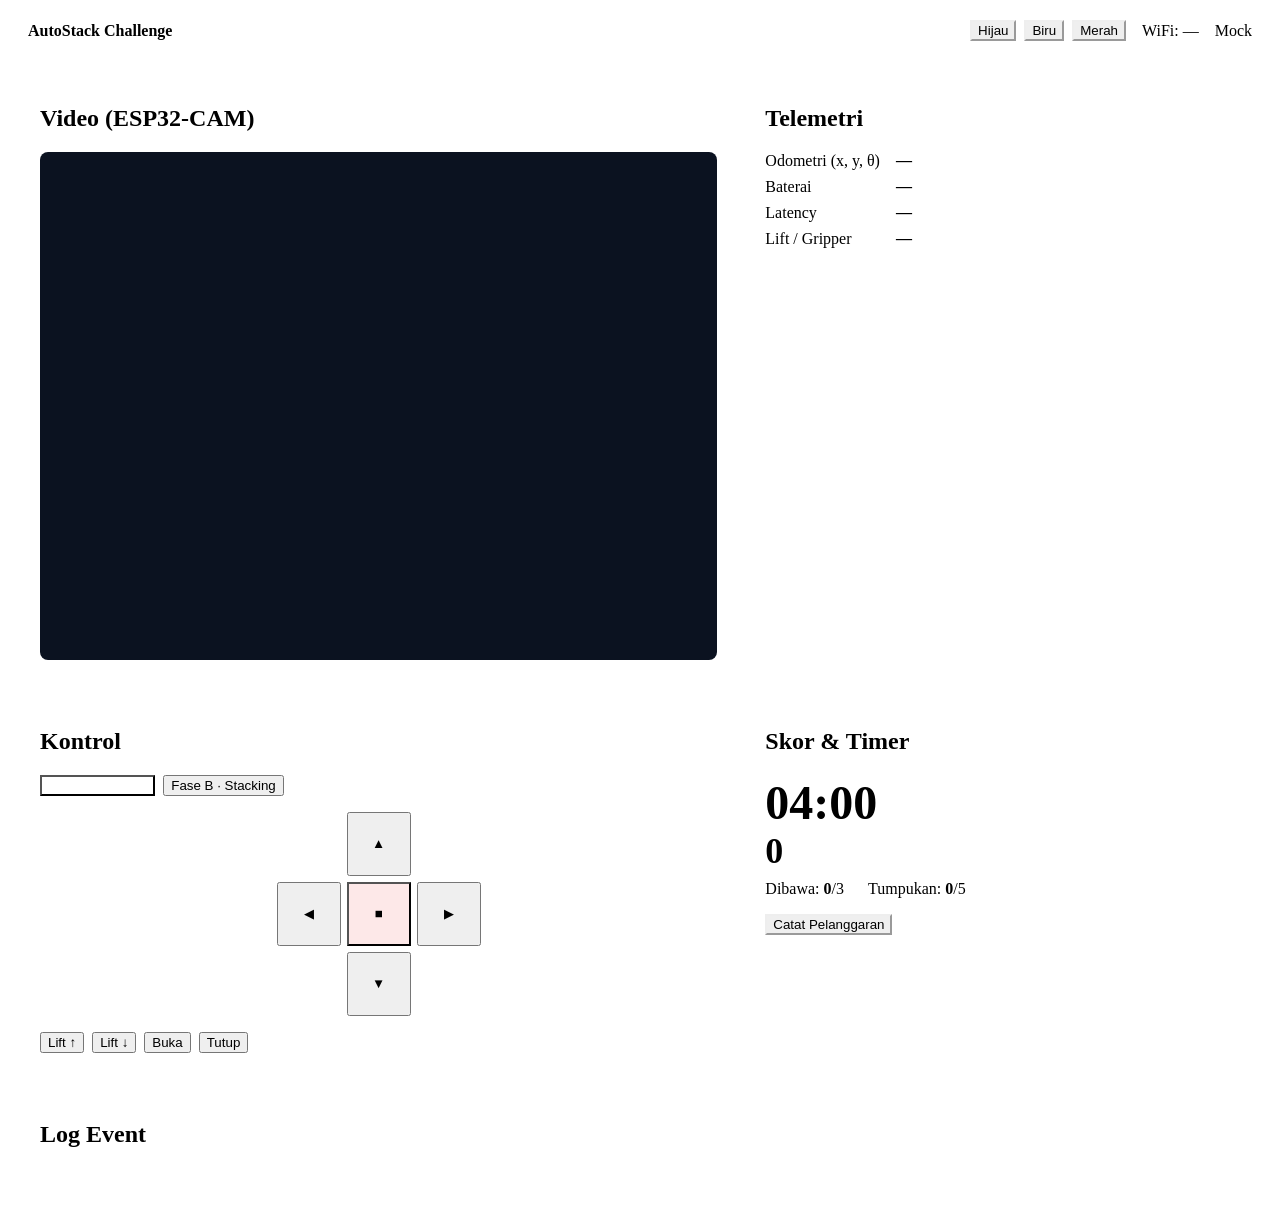
==== index.html @ 026d2f59 "Initial Commit" ====
<!DOCTYPE html>
<html lang="id">
<head>
  <meta charset="UTF-8" />
  <meta name="viewport" content="width=device-width, initial-scale=1.0" />
  <title>AutoStack Challenge – Operator Dashboard</title>
  <link rel="stylesheet" href="css/base.css" />
  <link rel="stylesheet" href="css/layout.css" />
  <link rel="stylesheet" href="css/components.css" />
</head>
<body>
  <header class="app-header">
    <div class="brand">AutoStack Challenge</div>
    <div class="robot-select" role="group" aria-label="Pilih robot">
      <button data-robot="hijau" class="robot-btn robot-hijau">Hijau</button>
      <button data-robot="biru" class="robot-btn robot-biru">Biru</button>
      <button data-robot="merah" class="robot-btn robot-merah">Merah</button>
    </div>
    <div class="status" id="wifi-status">WiFi: —</div>
    <div class="mode-indicator" id="mode-indicator">Mock</div>
  </header>

  <main class="grid">
    <section class="panel video-panel">
      <h2>Video (ESP32-CAM)</h2>
      <div class="video-wrap">
        <canvas id="video-canvas" width="640" height="480"></canvas>
      </div>
    </section>

    <section class="panel telemetry-panel">
      <h2>Telemetri</h2>
      <dl class="telemetry-list">
        <dt>Odometri (x, y, θ)</dt><dd id="odo">—</dd>
        <dt>Baterai</dt><dd id="battery">—</dd>
        <dt>Latency</dt><dd id="latency">—</dd>
        <dt>Lift / Gripper</dt><dd id="servo">—</dd>
      </dl>
    </section>

    <section class="panel control-panel">
      <h2>Kontrol</h2>
      <div class="phase-select">
        <button data-phase="A" class="phase-btn active">Fase A · Otonom</button>
        <button data-phase="B" class="phase-btn">Fase B · Stacking</button>
      </div>
      <div class="dpad">
        <button data-cmd="forward">▲</button>
        <button data-cmd="left">◀</button>
        <button data-cmd="stop">■</button>
        <button data-cmd="right">▶</button>
        <button data-cmd="backward">▼</button>
      </div>
      <div class="actuator-row">
        <button data-cmd="lift_up">Lift ↑</button>
        <button data-cmd="lift_down">Lift ↓</button>
        <button data-cmd="grip_open">Buka</button>
        <button data-cmd="grip_close">Tutup</button>
      </div>
    </section>

    <section class="panel score-panel">
      <h2>Skor & Timer</h2>
      <div class="timer" id="timer">04:00</div>
      <div class="score" id="score">0</div>
      <div class="counters">
        <span>Dibawa: <strong id="carried">0</strong>/3</span>
        <span>Tumpukan: <strong id="stack">0</strong>/5</span>
      </div>
      <button id="btn-penalty" class="danger">Catat Pelanggaran</button>
    </section>

    <section class="panel log-panel">
      <h2>Log Event</h2>
      <ul id="log"></ul>
    </section>
  </main>

  <script type="module" src="js/main.js"></script>
</body>
</html>
---- css/layout.css ----
.app-header {
  display: flex;
  flex-wrap: wrap;
  align-items: center;
  gap: 1rem;
  padding: 0.75rem 1.25rem;
  background: var(--c-panel);
  border-bottom: 1px solid var(--c-border);
}
.brand { font-weight: 700; margin-right: auto; }

.grid {
  display: grid;
  gap: 1rem;
  padding: 1rem;
  grid-template-columns: 1.4fr 1fr;
  grid-template-areas:
    "video telemetry"
    "control score"
    "log log";
}
.video-panel     { grid-area: video; }
.telemetry-panel { grid-area: telemetry; }
.control-panel   { grid-area: control; }
.score-panel     { grid-area: score; }
.log-panel       { grid-area: log; }

/* Tablet & mobile: satu kolom */
@media (max-width: 900px) {
  .grid {
    grid-template-columns: 1fr;
    grid-template-areas:
      "video"
      "telemetry"
      "control"
      "score"
      "log";
  }
}
---- css/components.css ----
.panel {
  background: var(--c-panel);
  border: 1px solid var(--c-border);
  border-radius: var(--radius);
  padding: 1rem;
  min-width: 0;
}

.video-wrap {
  aspect-ratio: 4 / 3;
  background: #0b1220;
  border-radius: 8px;
  overflow: hidden;
}
#video-canvas { width: 100%; height: 100%; display: block; }

.telemetry-list {
  display: grid;
  grid-template-columns: auto 1fr;
  gap: 0.5rem 1rem;
  margin: 0;
}
.telemetry-list dt { color: var(--c-muted); }
.telemetry-list dd { margin: 0; font-variant-numeric: tabular-nums; font-weight: 600; }

.robot-select { display: flex; gap: 0.5rem; }
.robot-btn.active, .robot-btn:hover { color: #fff; }
.robot-hijau { border-color: var(--c-green); }
.robot-biru  { border-color: var(--c-blue); }
.robot-merah { border-color: var(--c-red); }
.robot-hijau.active { background: var(--c-green); }
.robot-biru.active  { background: var(--c-blue); }
.robot-merah.active { background: var(--c-red); }

.phase-select { display: flex; gap: 0.5rem; margin-bottom: 1rem; }
.phase-btn.active { background: var(--c-text); color: #fff; }

.dpad {
  display: grid;
  grid-template-columns: repeat(3, 64px);
  grid-template-rows: repeat(3, 64px);
  gap: 6px;
  justify-content: center;
  margin: 1rem 0;
}
.dpad [data-cmd="forward"]  { grid-column: 2; grid-row: 1; }
.dpad [data-cmd="left"]     { grid-column: 1; grid-row: 2; }
.dpad [data-cmd="stop"]     { grid-column: 2; grid-row: 2; background: #fde8e8; }
.dpad [data-cmd="right"]    { grid-column: 3; grid-row: 2; }
.dpad [data-cmd="backward"] { grid-column: 2; grid-row: 3; }

.actuator-row { display: flex; flex-wrap: wrap; gap: 0.5rem; }

.timer { font-size: 3rem; font-weight: 700; font-variant-numeric: tabular-nums; }
.timer.warning { color: var(--c-danger); }
.score { font-size: 2.25rem; font-weight: 700; color: var(--c-accent); }
.counters { display: flex; gap: 1.5rem; margin: 0.5rem 0 1rem; }

button.danger { color: var(--c-danger); border-color: var(--c-danger); }

.log-panel ul {
  list-style: none;
  margin: 0;
  padding: 0;
  max-height: 180px;
  overflow-y: auto;
  font-family: ui-monospace, Consolas, monospace;
  font-size: 0.85rem;
}
.log-panel li { padding: 0.25rem 0; border-bottom: 1px dashed var(--c-border); }
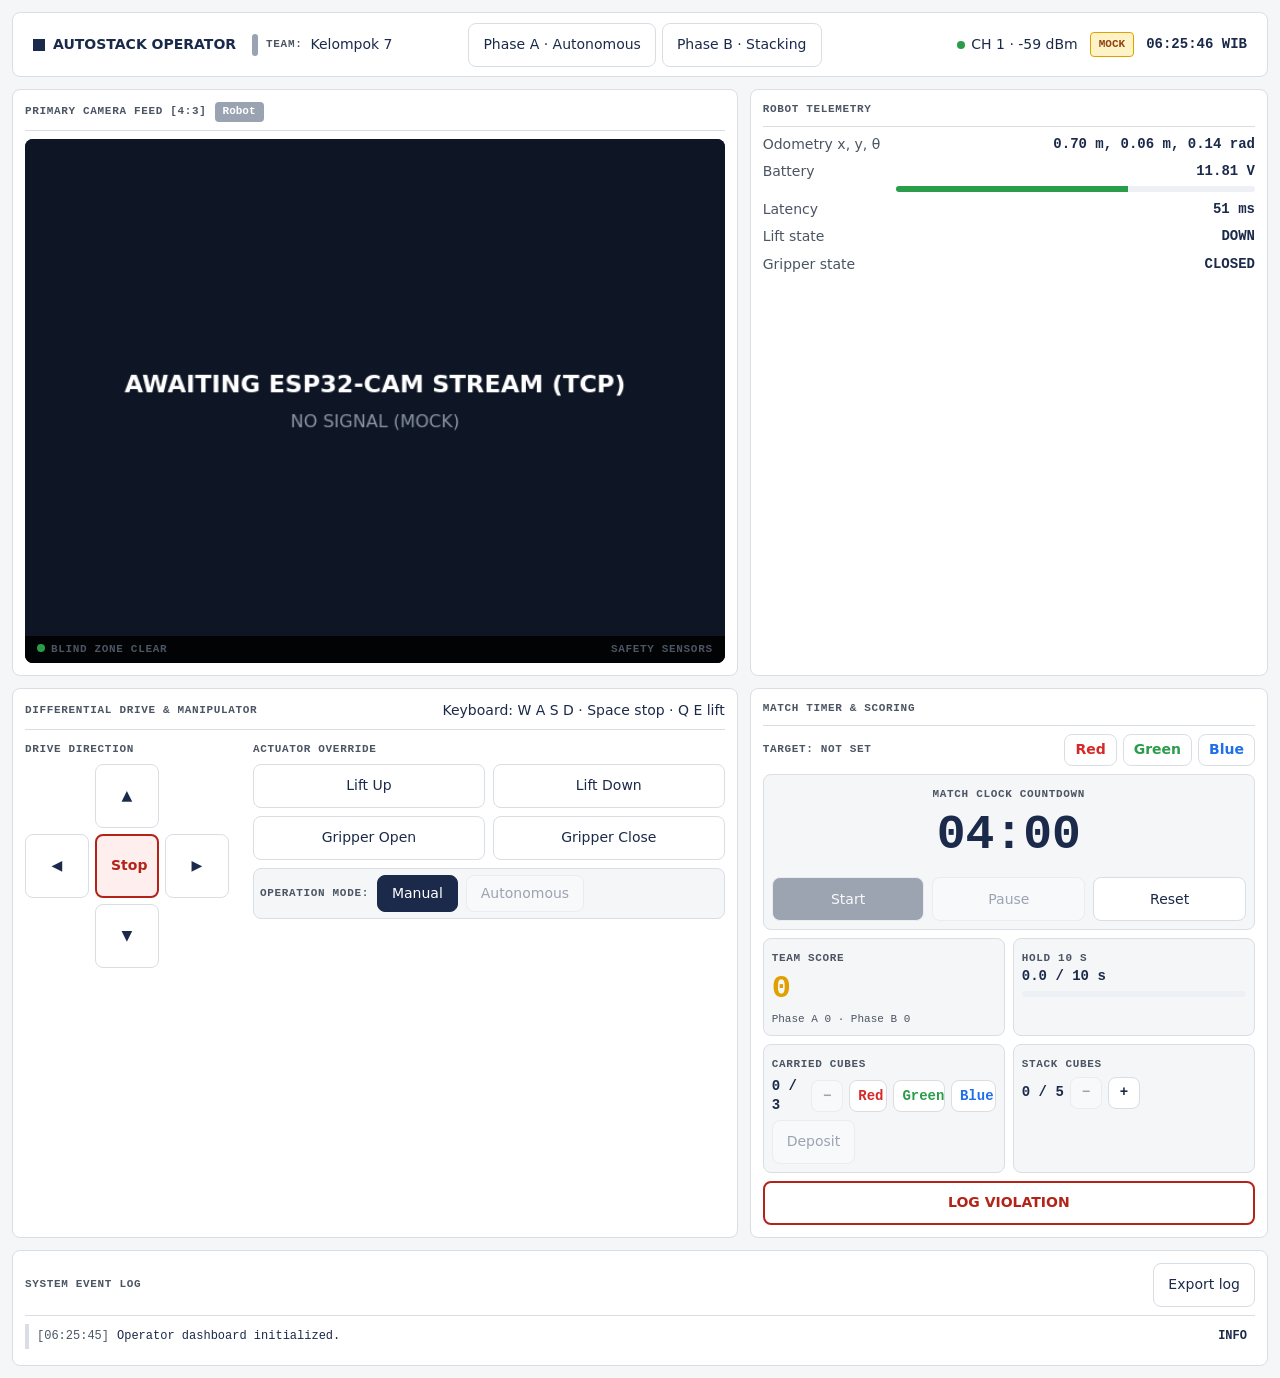
==== commit 1a4effe2: "feat: add homepage design and layout" ====
--- a/index.html
+++ b/index.html
@@ -1,81 +1,171 @@
 <!DOCTYPE html>
-<html lang="id">
+<html lang="en">
 <head>
   <meta charset="UTF-8" />
   <meta name="viewport" content="width=device-width, initial-scale=1.0" />
-  <title>AutoStack Challenge – Operator Dashboard</title>
+  <title>AutoStack Operator Dashboard</title>
   <link rel="stylesheet" href="css/base.css" />
   <link rel="stylesheet" href="css/layout.css" />
   <link rel="stylesheet" href="css/components.css" />
 </head>
 <body>
+  <div id="dq-banner" class="dq-banner" hidden>
+    <strong>DISQUALIFIED</strong>
+    <span>All robot controls locked</span>
+    <button id="btn-reset-match" type="button">Reset Match</button>
+  </div>
+
   <header class="app-header">
-    <div class="brand">AutoStack Challenge</div>
-    <div class="robot-select" role="group" aria-label="Pilih robot">
-      <button data-robot="hijau" class="robot-btn robot-hijau">Hijau</button>
-      <button data-robot="biru" class="robot-btn robot-biru">Biru</button>
-      <button data-robot="merah" class="robot-btn robot-merah">Merah</button>
+    <div class="brand"><span class="brand-mark" aria-hidden="true"></span>AutoStack Operator</div>
+    <div class="team-block">
+      <span id="team-color-bar" class="team-bar" aria-hidden="true"></span>
+      <span class="label">Team:</span>
+      <span id="team-name">Team Name</span>
     </div>
-    <div class="status" id="wifi-status">WiFi: —</div>
-    <div class="mode-indicator" id="mode-indicator">Mock</div>
+    <div class="phase-select" role="group" aria-label="Phase">
+      <button id="btn-phase-a" type="button">Phase A · Autonomous</button>
+      <button id="btn-phase-b" type="button">Phase B · Stacking</button>
+    </div>
+    <div class="header-meta">
+      <span id="wifi-status" class="wifi"><span class="dot" aria-hidden="true"></span><span id="wifi-text">CH — · — dBm</span></span>
+      <span id="mode-badge" class="badge">MOCK</span>
+      <span id="clock" class="clock">--:--:-- WIB</span>
+    </div>
   </header>
 
   <main class="grid">
-    <section class="panel video-panel">
-      <h2>Video (ESP32-CAM)</h2>
+    <section class="panel video-panel" aria-label="Camera feed">
+      <div class="panel-head">
+        <span>Primary camera feed [4:3]</span>
+        <span id="robot-tag" class="tag">Robot</span>
+      </div>
       <div class="video-wrap">
         <canvas id="video-canvas" width="640" height="480"></canvas>
+        <div id="blind-zone-bar" class="blind-zone">
+          <span><span id="blind-zone-dot" class="dot" aria-hidden="true"></span><span id="blind-zone-text">Blind zone clear</span></span>
+          <span class="label">Safety sensors</span>
+        </div>
       </div>
     </section>
 
-    <section class="panel telemetry-panel">
-      <h2>Telemetri</h2>
+    <section class="panel telemetry-panel" aria-label="Telemetry">
+      <div class="panel-head">
+        <span>Robot telemetry</span>
+        <span id="telemetry-stale-badge" class="badge danger" hidden>Stale</span>
+      </div>
       <dl class="telemetry-list">
-        <dt>Odometri (x, y, θ)</dt><dd id="odo">—</dd>
-        <dt>Baterai</dt><dd id="battery">—</dd>
+        <dt>Odometry x, y, θ</dt><dd id="odo">—</dd>
+        <dt>Battery</dt><dd><span id="battery">—</span><span class="bar"><span id="battery-fill"></span></span></dd>
         <dt>Latency</dt><dd id="latency">—</dd>
-        <dt>Lift / Gripper</dt><dd id="servo">—</dd>
+        <dt>Lift state</dt><dd id="lift-state">—</dd>
+        <dt>Gripper state</dt><dd id="gripper-state">—</dd>
       </dl>
     </section>
 
-    <section class="panel control-panel">
-      <h2>Kontrol</h2>
-      <div class="phase-select">
-        <button data-phase="A" class="phase-btn active">Fase A · Otonom</button>
-        <button data-phase="B" class="phase-btn">Fase B · Stacking</button>
+    <section class="panel control-panel" aria-label="Controls">
+      <div class="panel-head">
+        <span>Differential drive &amp; manipulator</span>
+        <span id="out-of-base-badge" class="badge warn" hidden>Out of base: drive disabled</span>
+        <span class="hint">Keyboard: W A S D · Space stop · Q E lift</span>
       </div>
-      <div class="dpad">
-        <button data-cmd="forward">▲</button>
-        <button data-cmd="left">◀</button>
-        <button data-cmd="stop">■</button>
-        <button data-cmd="right">▶</button>
-        <button data-cmd="backward">▼</button>
-      </div>
-      <div class="actuator-row">
-        <button data-cmd="lift_up">Lift ↑</button>
-        <button data-cmd="lift_down">Lift ↓</button>
-        <button data-cmd="grip_open">Buka</button>
-        <button data-cmd="grip_close">Tutup</button>
+      <div class="controls-body">
+        <div class="dpad-wrap">
+          <span class="label">Drive direction</span>
+          <div class="dpad">
+            <button type="button" data-cmd="forward" aria-label="Forward">▲</button>
+            <button type="button" data-cmd="left" aria-label="Left">◀</button>
+            <button type="button" data-cmd="stop" class="stop" aria-label="Stop">Stop</button>
+            <button type="button" data-cmd="right" aria-label="Right">▶</button>
+            <button type="button" data-cmd="backward" aria-label="Backward">▼</button>
+          </div>
+        </div>
+        <div class="actuator-wrap">
+          <span class="label">Actuator override</span>
+          <div class="actuator-row">
+            <button type="button" data-cmd="lift_up">Lift Up</button>
+            <button type="button" data-cmd="lift_down">Lift Down</button>
+            <button type="button" data-cmd="grip_open">Gripper Open</button>
+            <button type="button" data-cmd="grip_close">Gripper Close</button>
+          </div>
+          <div class="mode-row">
+            <span class="label">Operation mode:</span>
+            <button id="btn-mode-manual" type="button">Manual</button>
+            <button id="btn-mode-auto" type="button" title="Not available in Phase B">Autonomous</button>
+          </div>
+        </div>
       </div>
     </section>
 
-    <section class="panel score-panel">
-      <h2>Skor & Timer</h2>
-      <div class="timer" id="timer">04:00</div>
-      <div class="score" id="score">0</div>
-      <div class="counters">
-        <span>Dibawa: <strong id="carried">0</strong>/3</span>
-        <span>Tumpukan: <strong id="stack">0</strong>/5</span>
+    <section class="panel score-panel" aria-label="Timer and scoring">
+      <div class="panel-head"><span>Match timer &amp; scoring</span></div>
+      <div class="target-row">
+        <span class="label" id="target-label">Target: not set</span>
+        <span class="target-buttons" role="group" aria-label="Target colour">
+          <button type="button" data-target="red">Red</button>
+          <button type="button" data-target="green">Green</button>
+          <button type="button" data-target="blue">Blue</button>
+        </span>
       </div>
-      <button id="btn-penalty" class="danger">Catat Pelanggaran</button>
+      <div class="timer-block">
+        <span class="label">Match clock countdown</span>
+        <div id="timer" class="timer">04:00</div>
+        <div class="timer-row">
+          <button id="btn-start" type="button">Start</button>
+          <button id="btn-pause" type="button">Pause</button>
+          <button id="btn-reset" type="button">Reset</button>
+        </div>
+      </div>
+      <div class="score-grid">
+        <div class="score-cell">
+          <span class="label">Team score</span>
+          <div id="team-score" class="score">0</div>
+          <div id="phase-subscores" class="sub">Phase A 0 · Phase B 0</div>
+        </div>
+        <div class="score-cell">
+          <span class="label">Hold 10 s</span>
+          <div id="hold-text" class="hold-text">0.0 / 10 s</div>
+          <span class="bar"><span id="hold-fill"></span></span>
+        </div>
+        <div class="score-cell">
+          <span class="label">Carried cubes</span>
+          <div class="counter"><span id="carry-count">0 / 3</span>
+            <button id="carry-minus" type="button" aria-label="Remove last cube">−</button>
+            <button type="button" data-cube="red" aria-label="Carry red cube">Red</button>
+            <button type="button" data-cube="green" aria-label="Carry green cube">Green</button>
+            <button type="button" data-cube="blue" aria-label="Carry blue cube">Blue</button>
+          </div>
+          <button id="btn-deposit" type="button">Deposit</button>
+        </div>
+        <div class="score-cell">
+          <span class="label">Stack cubes</span>
+          <div class="counter"><span id="stack-count">0 / 5</span>
+            <button id="stack-minus" type="button" aria-label="Stack minus">−</button>
+            <button id="stack-plus" type="button" aria-label="Stack plus">+</button>
+          </div>
+        </div>
+      </div>
+      <button id="btn-violation" type="button" class="danger-outline">Log Violation</button>
     </section>
 
-    <section class="panel log-panel">
-      <h2>Log Event</h2>
-      <ul id="log"></ul>
+    <section class="panel log-panel" aria-label="Event log">
+      <div class="panel-head">
+        <span>System event log</span>
+        <button id="btn-export-log" type="button">Export log</button>
+      </div>
+      <ul id="log-list"></ul>
     </section>
   </main>
 
+  <dialog id="violation-dialog" aria-labelledby="violation-title">
+    <h2 id="violation-title">Log Violation</h2>
+    <button type="button" data-penalty="OTHER_BASE">Robot enters other team's base <b>(−50)</b></button>
+    <button type="button" data-penalty="BLOCK_OPPONENT_OVER_5S">Blocks opponent over 5 s <b>(−50)</b></button>
+    <button type="button" data-penalty="DELIBERATE_RAM">Rams opponent deliberately <b>(−80)</b></button>
+    <button type="button" data-penalty="OPERATOR_LOOKS_ARENA">Operator looks at arena in Phase B <b id="look-points">(warning)</b></button>
+    <button type="button" id="btn-disqualify" class="danger-solid">Uses extra vision apparatus <b>(Disqualify)</b></button>
+    <button type="button" data-close>Cancel</button>
+  </dialog>
+
   <script type="module" src="js/main.js"></script>
 </body>
-</html>+</html>
--- a/css/base.css
+++ b/css/base.css
@@ -0,0 +1,66 @@
+/* Design tokens and element defaults (PRD 11). All colours live in :root. */
+:root {
+  --c-bg: #f4f6f8;
+  --c-panel: #fff;
+  --c-inset: #edf1f5;
+  --c-border: #d9dee5;
+  --c-text: #1b2a4a;
+  --c-muted: #4b5563;
+  --c-green: #2a9d4b;
+  --c-blue: #1f6feb;
+  --c-red: #d62828;
+  --c-warn: #e0a100;
+  --c-danger: #b42318;
+  --c-video: #0e1524;
+  --radius: 8px;
+  --mono: ui-monospace, Consolas, Menlo, monospace;
+  --sans: system-ui, -apple-system, "Segoe UI", Roboto, sans-serif;
+}
+
+* { box-sizing: border-box; }
+
+body {
+  margin: 0;
+  min-width: 1280px;
+  background: var(--c-bg);
+  color: var(--c-text);
+  font-family: var(--sans);
+  font-size: 14px;
+  line-height: 1.4;
+  padding: 12px;
+}
+
+h2 { font-size: 1rem; margin: 0; }
+
+button {
+  font: inherit;
+  color: var(--c-text);
+  background: var(--c-panel);
+  border: 1px solid var(--c-border);
+  border-radius: var(--radius);
+  min-height: 44px;
+  padding: 8px 14px;
+  cursor: pointer;
+}
+
+button:hover:not(:disabled) { background: var(--c-inset); }
+button:disabled { opacity: 0.4; cursor: not-allowed; }
+button:focus-visible { outline: 2px solid var(--c-blue); outline-offset: 2px; }
+button.active { background: var(--c-text); color: #fff; border-color: var(--c-text); }
+
+[hidden] { display: none !important; }
+
+.label {
+  font-family: var(--mono);
+  font-size: 11px;
+  font-weight: 700;
+  letter-spacing: 0.06em;
+  text-transform: uppercase;
+  color: var(--c-muted);
+}
+
+/* Accent follows the drawn match target; neutral grey until the operator picks one. */
+.team-bar:not([data-color]), .tag:not([data-color]) { background: #9aa3b2; }
+.team-bar[data-color="green"], .tag[data-color="green"] { background: var(--c-green); }
+.team-bar[data-color="blue"], .tag[data-color="blue"] { background: var(--c-blue); }
+.team-bar[data-color="red"], .tag[data-color="red"] { background: var(--c-red); }
--- a/css/layout.css
+++ b/css/layout.css
@@ -1,39 +1,67 @@
+/* Page skeleton (PRD 5). Fixed desktop grid: no vertical scroll at 1920x1080. */
 .app-header {
   display: flex;
   flex-wrap: wrap;
   align-items: center;
   gap: 1rem;
-  padding: 0.75rem 1.25rem;
+  padding: 0.6rem 1.25rem;
   background: var(--c-panel);
-  border-bottom: 1px solid var(--c-border);
+  border: 1px solid var(--c-border);
+  border-radius: var(--radius);
+  margin-bottom: 12px;
 }
-.brand { font-weight: 700; margin-right: auto; }
+
+.brand { font-weight: 800; text-transform: uppercase; display: flex; align-items: center; gap: 8px; }
+.brand-mark { width: 12px; height: 12px; background: var(--c-text); }
+
+.team-block { display: flex; align-items: center; gap: 8px; }
+.team-bar { width: 6px; height: 22px; border-radius: 3px; }
+
+.phase-select { display: flex; gap: 6px; margin: 0 auto; }
+.header-meta { display: flex; align-items: center; gap: 12px; margin-left: auto; }
+.clock { font-family: var(--mono); font-weight: 700; font-variant-numeric: tabular-nums; }
 
 .grid {
   display: grid;
-  gap: 1rem;
-  padding: 1rem;
-  grid-template-columns: 1.4fr 1fr;
+  gap: 12px;
+  grid-template-columns: 7fr 5fr;
   grid-template-areas:
     "video telemetry"
     "control score"
     "log log";
 }
-.video-panel     { grid-area: video; }
+
+.video-panel { grid-area: video; }
 .telemetry-panel { grid-area: telemetry; }
-.control-panel   { grid-area: control; }
-.score-panel     { grid-area: score; }
-.log-panel       { grid-area: log; }
+.control-panel { grid-area: control; }
+.score-panel { grid-area: score; }
+.log-panel { grid-area: log; }
 
-/* Tablet & mobile: satu kolom */
-@media (max-width: 900px) {
-  .grid {
-    grid-template-columns: 1fr;
-    grid-template-areas:
-      "video"
-      "telemetry"
-      "control"
-      "score"
-      "log";
-  }
-}+.controls-body {
+  display: grid;
+  grid-template-columns: auto 1fr;
+  gap: 1.5rem;
+  align-items: start;
+}
+
+.score-grid {
+  display: grid;
+  grid-template-columns: 1fr 1fr;
+  gap: 8px;
+  margin: 8px 0;
+}
+
+.dq-banner {
+  display: flex;
+  align-items: center;
+  gap: 12px;
+  background: var(--c-danger);
+  color: #fff;
+  border-radius: var(--radius);
+  padding: 10px 16px;
+  margin-bottom: 12px;
+  text-transform: uppercase;
+  letter-spacing: 0.04em;
+}
+
+.dq-banner button { background: #fff; color: var(--c-danger); border-color: #fff; font-weight: 700; }
--- a/css/components.css
+++ b/css/components.css
@@ -1,70 +1,170 @@
+/* Panel internals, ordered as they appear in index.html. */
 .panel {
   background: var(--c-panel);
   border: 1px solid var(--c-border);
   border-radius: var(--radius);
-  padding: 1rem;
+  padding: 12px;
   min-width: 0;
 }
 
-.video-wrap {
-  aspect-ratio: 4 / 3;
-  background: #0b1220;
-  border-radius: 8px;
-  overflow: hidden;
+.panel-head {
+  display: flex;
+  align-items: center;
+  gap: 8px;
+  border-bottom: 1px solid var(--c-border);
+  padding-bottom: 8px;
+  margin-bottom: 8px;
 }
+
+.panel-head span:first-child {
+  font-family: var(--mono);
+  font-size: 11px;
+  font-weight: 700;
+  letter-spacing: 0.06em;
+  text-transform: uppercase;
+  color: var(--c-muted);
+}
+
+.panel-head .hint, .panel-head button { margin-left: auto; }
+
+.tag {
+  color: #fff;
+  font-family: var(--mono);
+  font-size: 11px;
+  font-weight: 700;
+  border-radius: 4px;
+  padding: 2px 8px;
+}
+
+.badge {
+  font-family: var(--mono);
+  font-size: 11px;
+  font-weight: 700;
+  background: #fef3c7;
+  color: #92400e;
+  border: 1px solid var(--c-warn);
+  border-radius: 4px;
+  padding: 4px 8px;
+}
+
+.badge.warn { background: #fffbeb; color: #92400e; }
+.badge.danger { background: #fee; color: var(--c-danger); border-color: var(--c-danger); }
+
+.dot { display: inline-block; width: 8px; height: 8px; border-radius: 50%; background: var(--c-green); margin-right: 6px; }
+.wifi.stale .dot { background: var(--c-danger); }
+
+/* Video placeholder: dark 4:3 canvas with the blind-zone bar pinned to its foot. */
+.video-wrap { position: relative; aspect-ratio: 4 / 3; background: var(--c-video); border-radius: var(--radius); overflow: hidden; }
 #video-canvas { width: 100%; height: 100%; display: block; }
+
+.blind-zone {
+  position: absolute;
+  left: 0;
+  right: 0;
+  bottom: 0;
+  display: flex;
+  justify-content: space-between;
+  align-items: center;
+  padding: 6px 12px;
+  background: rgba(0, 0, 0, 0.85);
+  color: var(--c-muted);
+  font-family: var(--mono);
+  font-size: 11px;
+  font-weight: 700;
+  letter-spacing: 0.06em;
+  text-transform: uppercase;
+}
+
+.blind-zone.active { color: var(--c-warn); }
+.blind-zone.active .dot { background: var(--c-warn); }
+
+/* Telemetry rows and the voltage bar (display only, never a percentage). */
+.telemetry-panel.stale { opacity: 0.45; }
 
 .telemetry-list {
   display: grid;
   grid-template-columns: auto 1fr;
-  gap: 0.5rem 1rem;
+  gap: 8px 16px;
   margin: 0;
 }
+
 .telemetry-list dt { color: var(--c-muted); }
-.telemetry-list dd { margin: 0; font-variant-numeric: tabular-nums; font-weight: 600; }
+.telemetry-list dd { margin: 0; font-family: var(--mono); font-weight: 700; font-variant-numeric: tabular-nums; text-align: right; }
+.telemetry-list dd .warn { color: var(--c-warn); }
+.telemetry-list dd .danger, .danger { color: var(--c-danger); }
 
-.robot-select { display: flex; gap: 0.5rem; }
-.robot-btn.active, .robot-btn:hover { color: #fff; }
-.robot-hijau { border-color: var(--c-green); }
-.robot-biru  { border-color: var(--c-blue); }
-.robot-merah { border-color: var(--c-red); }
-.robot-hijau.active { background: var(--c-green); }
-.robot-biru.active  { background: var(--c-blue); }
-.robot-merah.active { background: var(--c-red); }
+.bar { display: block; height: 6px; background: var(--c-inset); border-radius: 3px; overflow: hidden; margin-top: 4px; }
+.bar > span { display: block; height: 100%; background: var(--c-green); }
+#hold-fill { background: var(--c-blue); }
 
-.phase-select { display: flex; gap: 0.5rem; margin-bottom: 1rem; }
-.phase-btn.active { background: var(--c-text); color: #fff; }
-
+/* D-pad, actuators, and mode toggle. Stop is the only red control. */
 .dpad {
   display: grid;
   grid-template-columns: repeat(3, 64px);
   grid-template-rows: repeat(3, 64px);
   gap: 6px;
-  justify-content: center;
-  margin: 1rem 0;
+  margin-top: 6px;
 }
-.dpad [data-cmd="forward"]  { grid-column: 2; grid-row: 1; }
-.dpad [data-cmd="left"]     { grid-column: 1; grid-row: 2; }
-.dpad [data-cmd="stop"]     { grid-column: 2; grid-row: 2; background: #fde8e8; }
-.dpad [data-cmd="right"]    { grid-column: 3; grid-row: 2; }
+
+.dpad [data-cmd="forward"] { grid-column: 2; grid-row: 1; }
+.dpad [data-cmd="left"] { grid-column: 1; grid-row: 2; }
+.dpad [data-cmd="stop"] { grid-column: 2; grid-row: 2; }
+.dpad [data-cmd="right"] { grid-column: 3; grid-row: 2; }
 .dpad [data-cmd="backward"] { grid-column: 2; grid-row: 3; }
 
-.actuator-row { display: flex; flex-wrap: wrap; gap: 0.5rem; }
+.dpad .stop { color: var(--c-danger); border: 2px solid var(--c-danger); background: #fee; font-weight: 700; }
 
-.timer { font-size: 3rem; font-weight: 700; font-variant-numeric: tabular-nums; }
-.timer.warning { color: var(--c-danger); }
-.score { font-size: 2.25rem; font-weight: 700; color: var(--c-accent); }
-.counters { display: flex; gap: 1.5rem; margin: 0.5rem 0 1rem; }
+.actuator-row { display: grid; grid-template-columns: 1fr 1fr; gap: 8px; margin-top: 6px; }
+.mode-row { display: flex; align-items: center; gap: 8px; background: var(--c-bg); border: 1px solid var(--c-border); border-radius: var(--radius); padding: 6px; margin-top: 8px; }
+.mode-row button { min-height: 36px; }
 
-button.danger { color: var(--c-danger); border-color: var(--c-danger); }
+/* Timer and score figures stay tabular so digits never shift the layout. */
+.timer-block { text-align: center; background: var(--c-bg); border: 1px solid var(--c-border); border-radius: var(--radius); padding: 8px; }
+.timer { font-family: var(--mono); font-size: 3rem; font-weight: 800; font-variant-numeric: tabular-nums; }
+.timer.warning { color: var(--c-danger); animation: pulse 1.2s ease-in-out infinite; }
 
-.log-panel ul {
-  list-style: none;
-  margin: 0;
-  padding: 0;
-  max-height: 180px;
-  overflow-y: auto;
-  font-family: ui-monospace, Consolas, monospace;
-  font-size: 0.85rem;
+@keyframes pulse {
+  0%, 100% { opacity: 1; }
+  50% { opacity: 0.55; }
 }
-.log-panel li { padding: 0.25rem 0; border-bottom: 1px dashed var(--c-border); }+
+.timer-row { display: flex; gap: 8px; margin-top: 8px; }
+.timer-row button { flex: 1; }
+.timer-row button:first-child { background: var(--c-text); color: #fff; }
+
+.score-cell { background: var(--c-bg); border: 1px solid var(--c-border); border-radius: var(--radius); padding: 8px; }
+.score { font-family: var(--mono); font-size: 2rem; font-weight: 800; color: var(--c-warn); font-variant-numeric: tabular-nums; }
+.sub { font-family: var(--mono); font-size: 11px; color: var(--c-muted); }
+.hold-text { font-family: var(--mono); font-weight: 700; font-variant-numeric: tabular-nums; }
+
+.counter { display: flex; align-items: center; gap: 6px; font-family: var(--mono); font-weight: 700; margin: 4px 0; }
+.counter button { min-height: 32px; min-width: 32px; padding: 2px 8px; }
+
+/* Target picker and cube colour buttons reuse the team palette, never as identity. */
+.target-row { display: flex; align-items: center; gap: 8px; margin-bottom: 8px; }
+.target-buttons { margin-left: auto; display: flex; gap: 6px; }
+.target-buttons button { min-height: 32px; padding: 2px 10px; font-weight: 700; }
+[data-target="red"], [data-cube="red"] { color: var(--c-red); }
+[data-target="green"], [data-cube="green"] { color: var(--c-green); }
+[data-target="blue"], [data-cube="blue"] { color: var(--c-blue); }
+
+.danger-outline { width: 100%; color: var(--c-danger); border: 2px solid var(--c-danger); font-weight: 700; text-transform: uppercase; }
+.danger-solid { background: var(--c-danger); color: #fff; border-color: var(--c-danger); font-weight: 700; }
+
+/* Native dialogs for violations and deposits. */
+dialog { border: 2px solid var(--c-text); border-radius: var(--radius); padding: 16px; width: min(480px, 90vw); }
+dialog::backdrop { background: rgba(0, 0, 0, 0.6); }
+dialog h2 { margin-bottom: 12px; }
+dialog button { display: block; width: 100%; margin-bottom: 8px; text-align: left; }
+dialog button b { font-family: var(--mono); }
+
+/* Log entries: newest first, colour-coded left border per type. */
+#log-list { list-style: none; margin: 0; padding: 0; max-height: 180px; overflow-y: auto; font-family: var(--mono); font-size: 12px; }
+#log-list li { display: flex; gap: 8px; padding: 4px 8px; border-left: 4px solid var(--c-border); margin-bottom: 4px; }
+#log-list .log-time { color: var(--c-muted); }
+#log-list .log-type { margin-left: auto; font-weight: 700; }
+.log-info { border-left-color: #9aa3b2; }
+.log-command { border-left-color: var(--c-blue); }
+.log-score { border-left-color: var(--c-green); }
+.log-penalty { border-left-color: var(--c-danger); }
+.log-warning { border-left-color: var(--c-warn); }
